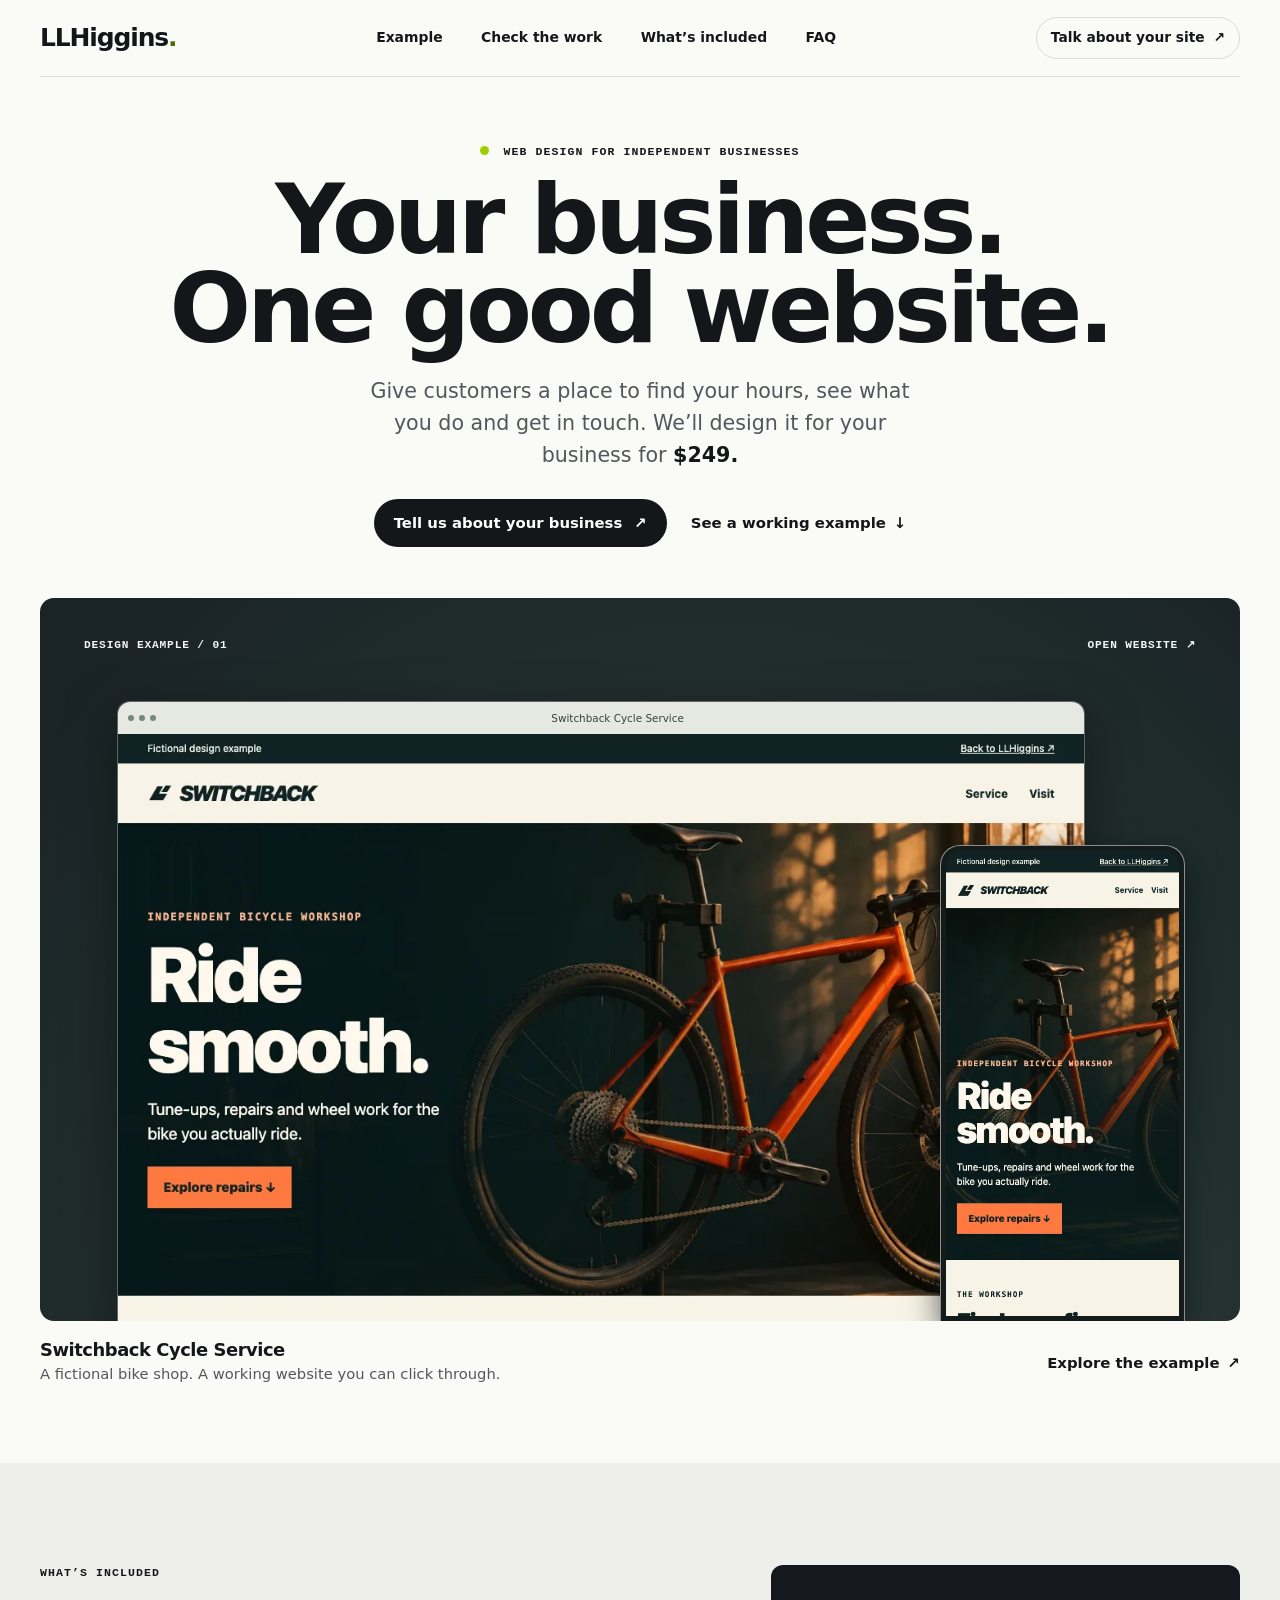
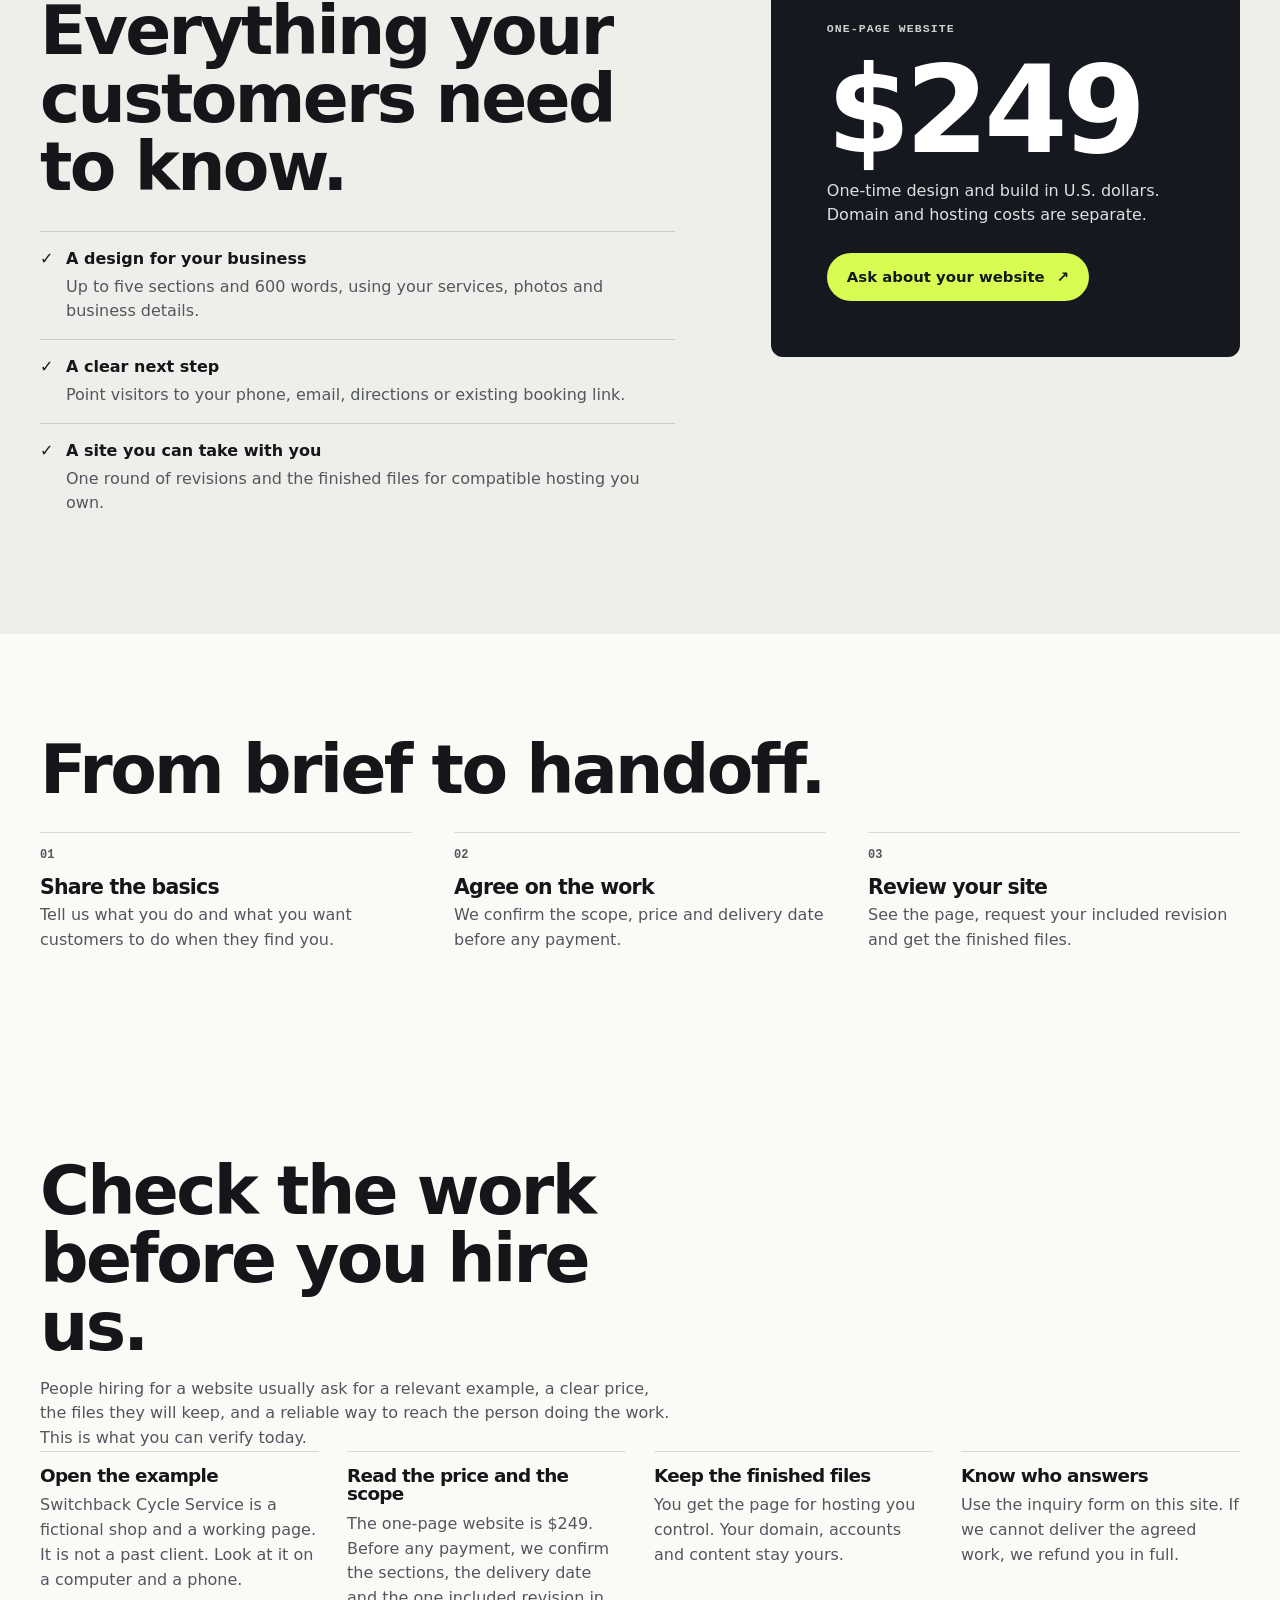
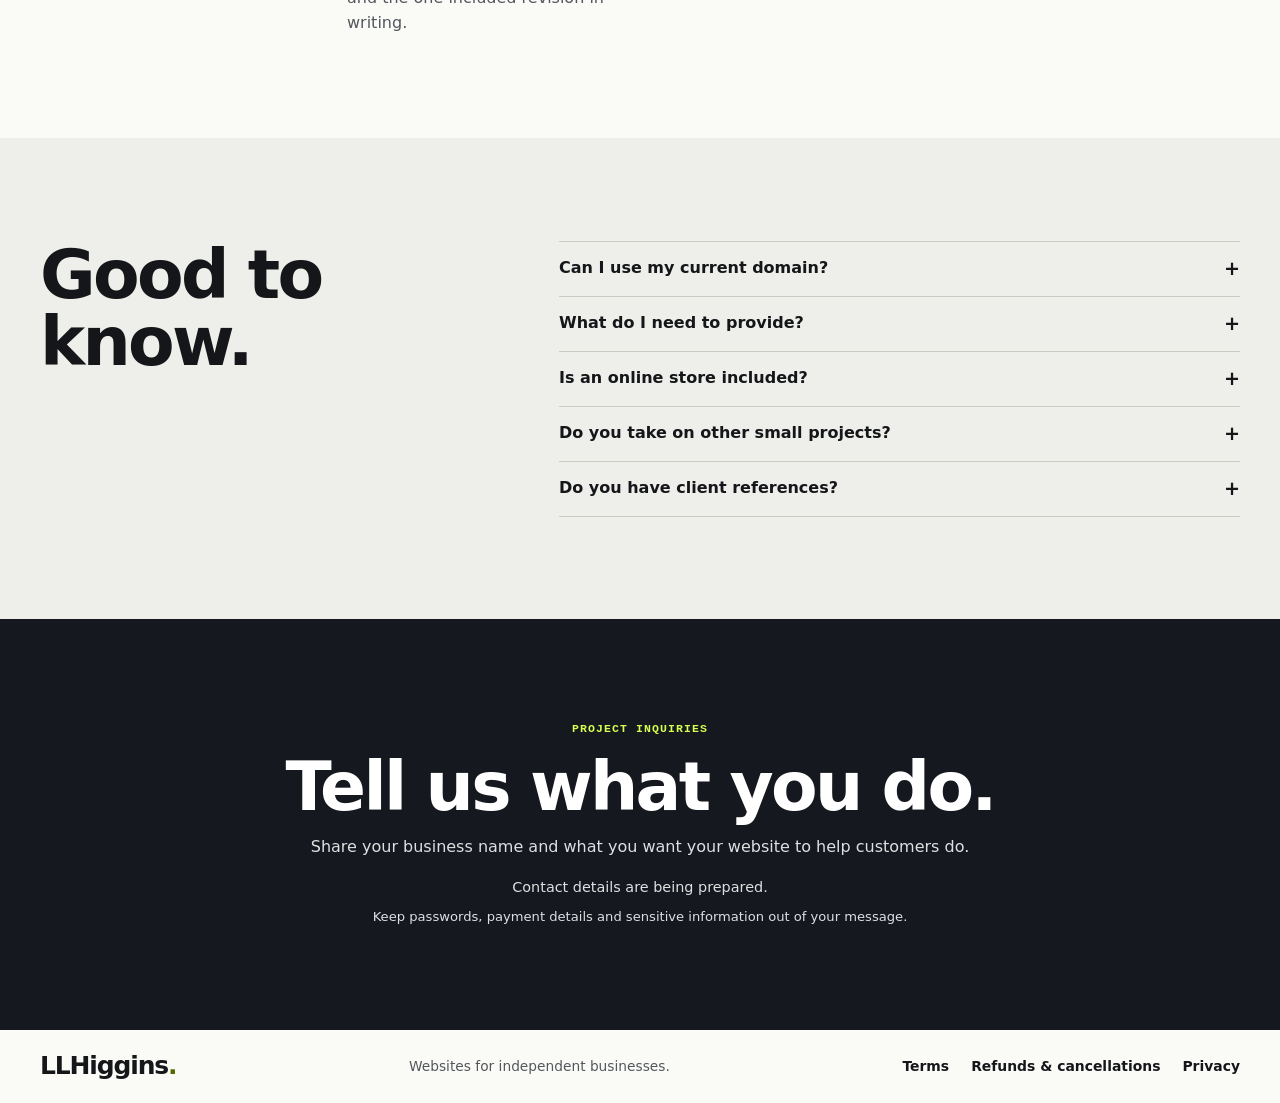
==== index.html @ 76c2671b "Publish the LLHiggins page source. The Switchback example is labeled as a fictional demonstration. N" ====
<!doctype html>
<html lang="en">
<head>
  <meta charset="utf-8">
  <meta name="viewport" content="width=device-width, initial-scale=1">
  <meta name="description" content="LLHiggins builds one-page websites for independent businesses. A mobile-friendly site, one revision and files you keep for $249.">
  <meta name="color-scheme" content="light">
  <meta name="theme-color" content="#fafaf7">
  <title>LLHiggins | One-page websites for local businesses</title>
  <link rel="canonical" href="https://llhiggins-studio.pages.dev/">
  <link rel="stylesheet" href="styles.css">
  <script src="contact.js" defer></script>
</head>
<body>
  <a class="skip-link" href="#main">Skip to content</a>
  <header class="header wrap" id="top">
    <a class="brand" href="#top" aria-label="LLHiggins home">LLHiggins<span class="brand-dot">.</span></a>
    <nav aria-label="Main navigation">
      <a href="#example">Example</a>
      <a class="nav-proof" href="#proof">Check the work</a>
      <a href="#services">What’s included</a>
      <a href="#faq">FAQ</a>
    </nav>
    <a class="nav-contact" href="#contact">Talk about your site <span aria-hidden="true">↗</span></a>
  </header>

  <main id="main">
    <section class="hero wrap" aria-labelledby="hero-title">
      <p class="eyebrow"><span class="signal" aria-hidden="true"></span> Web design for independent businesses</p>
      <h1 id="hero-title">Your business.<br>One good website.</h1>
      <p class="hero-intro">Give customers a place to find your hours, see what you do and get in touch. We’ll design it for your business for <strong>$249.</strong></p>
      <div class="hero-actions">
        <a class="button button-dark" href="#contact">Tell us about your business <span aria-hidden="true">↗</span></a>
        <a class="text-link" href="#example">See a working example <span aria-hidden="true">↓</span></a>
      </div>
    </section>

    <section class="showcase wrap" id="example" aria-labelledby="example-title">
      <a class="stage" href="website-sample.html" aria-label="Open the Switchback Cycle Service website example">
        <div class="stage-top"><span>Design example / 01</span><span class="stage-open">Open website <span aria-hidden="true">↗</span></span></div>
        <div class="stage-devices">
          <div class="desktop-screen">
            <div class="screen-bar" aria-hidden="true"><i></i><i></i><i></i><span>Switchback Cycle Service</span></div>
            <img src="switchback-desktop.webp" width="1180" height="718" alt="Desktop view of the Switchback bike workshop website">
          </div>
          <div class="phone-screen">
            <img src="switchback-mobile.webp" width="390" height="780" alt="The same Switchback website adapted for a phone">
          </div>
        </div>
      </a>
      <div class="showcase-caption">
        <div><h2 id="example-title">Switchback Cycle Service</h2><p>A fictional bike shop. A working website you can click through.</p></div>
        <a class="text-link" href="website-sample.html">Explore the example <span aria-hidden="true">↗</span></a>
      </div>
    </section>

    <section class="offer" id="services" aria-labelledby="offer-title">
      <div class="wrap offer-grid">
        <div>
          <p class="eyebrow">What’s included</p>
          <h2 id="offer-title">Everything your customers need to know.</h2>
          <ul class="feature-list">
            <li><strong>A design for your business</strong><p>Up to five sections and 600 words, using your services, photos and business details.</p></li>
            <li><strong>A clear next step</strong><p>Point visitors to your phone, email, directions or existing booking link.</p></li>
            <li><strong>A site you can take with you</strong><p>One round of revisions and the finished files for compatible hosting you own.</p></li>
          </ul>
        </div>
        <aside class="price-panel" aria-label="One-page website price">
          <p class="eyebrow">One-page website</p>
          <p class="price">$249</p>
          <p>One-time design and build in U.S. dollars. Domain and hosting costs are separate.</p>
          <a class="button button-bright" href="#contact">Ask about your website <span aria-hidden="true">↗</span></a>
        </aside>
      </div>
    </section>

    <section class="process wrap" id="process" aria-labelledby="process-title">
      <h2 id="process-title">From brief to handoff.</h2>
      <ol>
        <li><span>01</span><h3>Share the basics</h3><p>Tell us what you do and what you want customers to do when they find you.</p></li>
        <li><span>02</span><h3>Agree on the work</h3><p>We confirm the scope, price and delivery date before any payment.</p></li>
        <li><span>03</span><h3>Review your site</h3><p>See the page, request your included revision and get the finished files.</p></li>
      </ol>
    </section>

    <section class="proof wrap" id="proof" aria-labelledby="proof-title">
      <h2 id="proof-title">Check the work before you hire us.</h2>
      <p class="proof-lede">People hiring for a website usually ask for a relevant example, a clear price, the files they will keep, and a reliable way to reach the person doing the work. This is what you can verify today.</p>
      <ul>
        <li><h3>Open the example</h3><p>Switchback Cycle Service is a fictional shop and a working page. It is not a past client. Look at it on a computer and a phone.</p></li>
        <li><h3>Read the price and the scope</h3><p>The one-page website is $249. Before any payment, we confirm the sections, the delivery date and the one included revision in writing.</p></li>
        <li><h3>Keep the finished files</h3><p>You get the page for hosting you control. Your domain, accounts and content stay yours.</p></li>
        <li><h3>Know who answers</h3><p>Use the inquiry form on this site. If we cannot deliver the agreed work, we refund you in full.</p></li>
      </ul>
    </section>

    <section class="questions" id="faq" aria-labelledby="faq-title">
      <div class="wrap question-grid">
        <h2 id="faq-title">Good to know.</h2>
        <div>
          <details><summary>Can I use my current domain?</summary><p>Yes, if you control the domain and your host supports the finished site. We check your setup before agreeing to the handoff.</p></details>
          <details><summary>What do I need to provide?</summary><p>Your business name, services, contact details and any photos or logo you have permission to use. We can work with rough notes.</p></details>
          <details><summary>Is an online store included?</summary><p>The $249 scope is an informational website. It can link to your existing store, booking page or menu. A new store or booking system is outside this scope.</p></details>
          <details><summary>Do you take on other small projects?</summary><p>We also make a one- or two-page menu or service sheet for $59 and offer a scoped website launch check for $49. <a href="terms.html">See the service details.</a></p></details>
          <details><summary>Do you have client references?</summary><p>Not yet. The example on this page is a demonstration we control. We do not invent clients, reviews or years of experience. If a project requires named references or a tool we have not used on a paid job, we say so before you hire us.</p></details>
        </div>
      </div>
    </section>

    <section class="contact-section" id="contact" aria-labelledby="contact-title">
      <div class="wrap contact-inner">
        <p class="eyebrow">Project inquiries</p>
        <h2 id="contact-title">Tell us what you do.</h2>
        <p>Share your business name and what you want your website to help customers do.</p>
        <a class="button button-bright" id="email-link" href="#contact" hidden>Open the inquiry form <span aria-hidden="true">↗</span></a>
        <p id="contact-status" aria-live="polite">Contact details are being prepared.</p>
        <p class="contact-safety">Keep passwords, payment details and sensitive information out of your message.</p>
      </div>
    </section>
  </main>
  <footer class="wrap footer">
    <a class="brand footer-brand" href="#top">LLHiggins<span class="brand-dot">.</span></a>
    <p>Websites for independent businesses.</p>
    <nav class="footer-links" aria-label="Footer navigation"><a href="terms.html">Terms</a><a href="refunds.html">Refunds &amp; cancellations</a><a href="privacy.html">Privacy</a></nav>
  </footer>
</body>
</html>
---- styles.css ----
:root {
  color-scheme: light;
  --page: #fafaf7;
  --ink: #141619;
  --muted: #53575d;
  --line: #dadbd6;
  --soft: #eeefea;
  --night: #15191f;
  --accent: #d7fd52;
  --focus: #2364d6;
}
*, *::before, *::after { box-sizing: border-box; }
html { scroll-behavior: smooth; }
body { margin: 0; background: var(--page); color: var(--ink); font: 16px/1.55 system-ui, -apple-system, BlinkMacSystemFont, sans-serif; }
a { color: inherit; text-underline-offset: .22em; }
a:focus-visible, summary:focus-visible { outline: 3px solid var(--focus); outline-offset: 5px; }
[hidden] { display: none !important; }
h1, h2, h3, p { margin-block-start: 0; }
h1, h2, h3 { line-height: 1; letter-spacing: -.039em; }
h1 { font-size: clamp(2.85rem, 7.5vw, 6.8rem); font-weight: 800; }
h2 { font-size: clamp(2.25rem, 5.3vw, 5rem); font-weight: 780; }
h3 { font-size: 1.28rem; }
.wrap { width: min(100% - 80px, 1240px); margin-inline: auto; }
.skip-link { position: absolute; top: 12px; left: 12px; z-index: 3; padding: 10px 16px; background: white; transform: translateY(-200%); }
.skip-link:focus { transform: none; }
.header { min-height: 77px; display: flex; justify-content: space-between; align-items: center; gap: 25px; border-bottom: 1px solid var(--line); }
.brand { display: inline-flex; align-items: center; font-size: 1.56rem; font-weight: 880; line-height: 1; letter-spacing: -.045em; text-decoration: none; white-space: nowrap; }
.brand-dot { color: #536900; }
.header nav, .footer-links { display: flex; gap: clamp(15px, 3vw, 42px); align-items: center; font-size: .87rem; font-weight: 650; }
.header nav a, .footer-links a { text-decoration: none; }
.header nav a:hover, .footer-links a:hover, .text-link:hover { text-decoration: underline; }
.nav-contact { font-size: .86rem; font-weight: 750; text-decoration: none; border: 1px solid var(--line); border-radius: 99px; min-height: 42px; display: inline-flex; align-items: center; gap: .55rem; padding: 7px 14px; }
.nav-contact:hover { border-color: var(--ink); }
.hero { text-align: center; padding-block: clamp(45px, 5.2vw, 72px) clamp(34px, 4vw, 55px); }
.eyebrow { margin-bottom: 16px; font: 700 .72rem/1.4 ui-monospace, SFMono-Regular, Consolas, monospace; letter-spacing: .095em; text-transform: uppercase; }
.signal { display: inline-block; margin-right: 6px; width: 9px; height: 9px; border-radius: 50%; background: #9ed000; }
.hero h1 { margin-bottom: 22px; line-height: .93; letter-spacing: -.043em; }
.hero-intro { max-width: 44ch; margin: 0 auto 27px; color: var(--muted); font-size: clamp(1rem, 1.7vw, 1.29rem); }
.hero-intro strong { color: var(--ink); white-space: nowrap; }
.hero-actions { display: flex; flex-wrap: wrap; justify-content: center; align-items: center; gap: 11px 24px; }
.button { display: inline-flex; align-items: center; justify-content: center; gap: 12px; min-height: 48px; padding: 10px 20px; border-radius: 100px; font-weight: 750; font-size: .93rem; text-decoration: none; }
.button-dark { background: var(--ink); color: white; }
.button-dark:hover { background: #333945; }
.button-bright { background: var(--accent); color: #15191f; }
.button-bright:hover { background: #edff9f; }
.text-link { display: inline-flex; align-items: center; gap: 8px; min-height: 44px; font-weight: 730; font-size: .93rem; text-decoration: none; }
.stage { display: block; overflow: hidden; isolation: isolate; border-radius: 14px; padding: clamp(14px, 2.6vw, 32px) clamp(14px, 3.6vw, 44px) 0; background: radial-gradient(ellipse at 56% 112%, #4d6454, #232f2e 58%, #1a2427 92%); color: #f2f6f3; text-decoration: none; }
.stage-top { display: flex; justify-content: space-between; gap: 12px; align-items: center; font: 650 .7rem/1.4 ui-monospace, monospace; text-transform: uppercase; letter-spacing: .075em; }
.stage-open { min-height: 32px; display: inline-flex; align-items: center; gap: 8px; }
.stage:hover .stage-open { text-decoration: underline; }
.stage-devices { position: relative; width: 100%; padding-top: clamp(20px, 3vw, 44px); }
.desktop-screen { position: relative; width: 87%; margin-left: 3%; border: 1px solid #ffffff55; border-bottom: 0; border-radius: 13px 13px 0 0; background: #111716; box-shadow: 0 18px 50px #03090780; overflow: hidden; }
.screen-bar { display: flex; align-items: center; padding: 8px 10px; gap: 5px; background: #e6e9e2; color: #34433c; font-size: .65rem; }
.screen-bar i { width: 6px; height: 6px; border-radius: 50%; background: #76877c; }
.screen-bar span { margin-inline: auto; }
.desktop-screen img, .phone-screen img { display: block; width: 100%; height: auto; }
.phone-screen { position: absolute; width: 22%; bottom: -1px; right: 1%; padding: 5px; background: #141c1b; border: 1px solid #ffffff80; border-radius: 20px 20px 0 0; overflow: hidden; box-shadow: 0 12px 32px #081110aa; }
.phone-screen img { border-radius: 14px 14px 0 0; }
.showcase-caption { display: flex; justify-content: space-between; align-items: center; gap: 12px 20px; padding: 20px 0 clamp(43px, 6vw, 82px); }
.showcase-caption h2 { margin-bottom: 4px; font-size: 1.12rem; letter-spacing: -.025em; }
.showcase-caption p { margin-bottom: 0; color: var(--muted); font-size: .92rem; }
.offer { background: var(--soft); padding-block: clamp(50px, 8vw, 105px); }
.offer-grid { display: grid; grid-template-columns: 1.15fr .85fr; gap: clamp(28px, 7.5vw, 105px); align-items: start; }
.offer h2 { margin-bottom: 30px; }
.feature-list { margin: 0; padding: 0; list-style: none; }
.feature-list li { position: relative; padding: 15px 0 15px 26px; border-top: 1px solid #c9ccc2; }
.feature-list li::before { content: '✓'; position: absolute; left: 0; font-weight: 850; }
.feature-list p, .process p, details p { margin: 3px 0 0; color: var(--muted); }
.price-panel { background: var(--night); color: white; border-radius: 12px; padding: clamp(24px, 4.5vw, 56px); }
.price-panel .eyebrow { color: #cdd0cf; }
.price { margin: 0 0 11px; font-size: clamp(4rem, 9.4vw, 8rem); line-height: .95; font-weight: 800; letter-spacing: -.043em; font-variant-numeric: lining-nums; }
.price-panel p:not(.price):not(.eyebrow) { color: #dce0e1; margin-bottom: 25px; }
.process, .questions, .proof { padding-block: clamp(50px, 8vw, 106px); }
.proof h2 { margin-bottom: 16px; max-width: 14ch; }
.proof-lede { max-width: 62ch; color: var(--muted); margin-bottom: 28px; }
.proof ul { list-style: none; display: grid; grid-template-columns: repeat(4, minmax(0, 1fr)); gap: 20px 28px; margin: 0; padding: 0; }
.proof li { border-top: 1px solid var(--line); padding-top: 15px; }
.proof h3 { margin-bottom: 8px; font-size: 1.15rem; }
.proof p { margin: 0; color: var(--muted); }
.process h2 { margin-bottom: 28px; }
.process ol { list-style: none; display: grid; grid-template-columns: repeat(3, minmax(0, 1fr)); gap: 20px 42px; margin: 0; padding: 0; }
.process li { border-top: 1px solid var(--line); padding-top: 15px; }
.process li span { display: block; margin-bottom: 15px; color: var(--muted); font: 700 .75rem/1.2 ui-monospace, monospace; }
.process h3 { margin-bottom: 5px; }
.questions { background: var(--soft); }
.question-grid { display: grid; grid-template-columns: .8fr 1.2fr; gap: 20px 65px; }
.question-grid h2 { margin-bottom: 6px; }
details { border-bottom: 1px solid #c9ccc2; }
details:first-child { border-top: 1px solid #c9ccc2; }
summary { display: flex; justify-content: space-between; align-items: center; gap: 12px; min-height: 54px; padding: 10px 0; list-style: none; cursor: pointer; font-weight: 750; }
summary::-webkit-details-marker { display: none; }
summary::after { content: '+'; font-size: 1.2rem; }
details[open] summary::after { content: '−'; }
details p { padding-bottom: 16px; }
.contact-section { color: white; background: var(--night); text-align: center; padding-block: clamp(55px, 8vw, 106px); }
.contact-inner h2 { margin-bottom: 14px; }
.contact-inner p { color: #dce0e1; }
.contact-inner .eyebrow { color: var(--accent); }
#contact-status { margin-block: 10px 0; font-size: .9rem; }
.contact-safety { margin: 9px 0 0; font-size: .82rem; }
.footer { display: flex; align-items: center; justify-content: space-between; flex-wrap: wrap; gap: 12px 30px; padding-block: 24px; }
.footer p { margin: 0; color: var(--muted); font-size: .86rem; }
.footer-links { gap: 14px 22px; flex-wrap: wrap; }
.brand-mark { display: none; }
.policy-page { padding-block: clamp(42px, 7vw, 90px); }
.policy-page h1 { font-size: clamp(2.65rem, 7vw, 5.5rem); margin-bottom: 18px; }
.policy-page h1 em { font-style: normal; }
.policy-lede { color: var(--muted); font-size: 1.2rem; max-width: 54ch; }
.policy-layout { display: grid; grid-template-columns: 180px minmax(0, 680px); gap: 32px; margin-top: 45px; }
.policy-aside { display: grid; align-content: start; gap: 8px; font-size: .82rem; font-weight: 700; }
.policy-content section { border-top: 1px solid var(--line); padding-top: 20px; margin-bottom: 28px; }
.policy-content h2 { font-size: clamp(1.45rem, 3vw, 2.15rem); margin-bottom: 10px; }
.policy-content p { color: var(--muted); }
@media (max-width: 780px) {
  .wrap { width: calc(100% - 40px); }
  .header { min-height: 65px; gap: 14px; }
  .header > nav { gap: 14px; }
  .header > nav .nav-proof { display: none; }
  .offer-grid { gap: 25px; }
  .proof ul { grid-template-columns: 1fr 1fr; }
}
@media (max-width: 600px) {
  .header > nav { display: none; }
  .header .nav-contact { font-size: .77rem; min-height: 39px; }
  .hero h1 { font-size: clamp(2.15rem, 10.1vw, 3.86rem); }
  .hero-actions { gap: 5px; }
  .hero-actions > * { margin-inline: 6px; }
  .stage { border-radius: 10px; }
  .stage-devices { padding-top: 10px; }
  .desktop-screen { width: 91%; margin-left: 0; border-radius: 7px 7px 0 0; }
  .screen-bar { padding: 4px 6px; font-size: .5rem; }
  .screen-bar i { width: 4px; height: 4px; }
  .phone-screen { width: 25%; right: 0; padding: 3px; border-radius: 10px 10px 0 0; }
  .phone-screen img { border-radius: 7px 7px 0 0; }
  .showcase-caption { display: block; padding-top: 13px; }
  .offer-grid, .question-grid, .process ol, .proof ul, .policy-layout { grid-template-columns: 1fr; }
  .process ol { gap: 18px; }
  .process li span { margin-bottom: 8px; }
}
@media (prefers-reduced-motion: reduce) { html { scroll-behavior: auto; } }
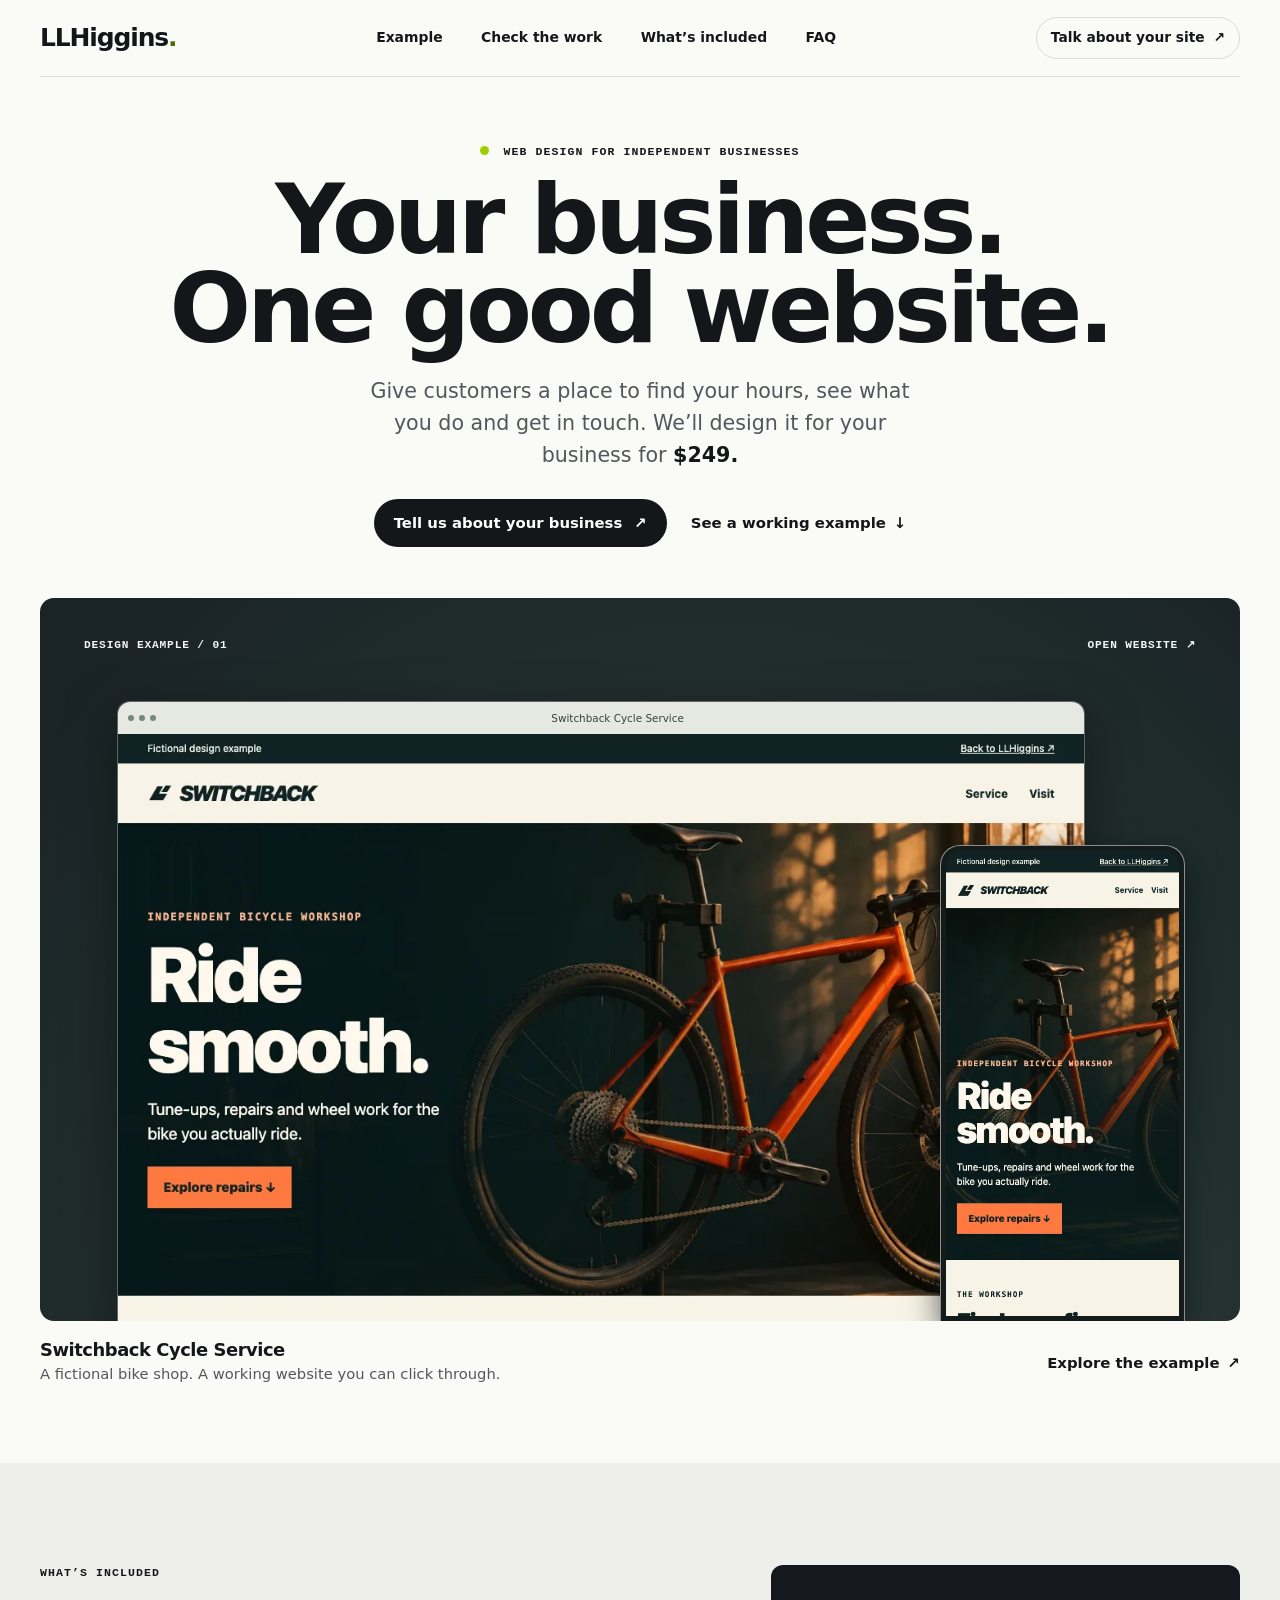
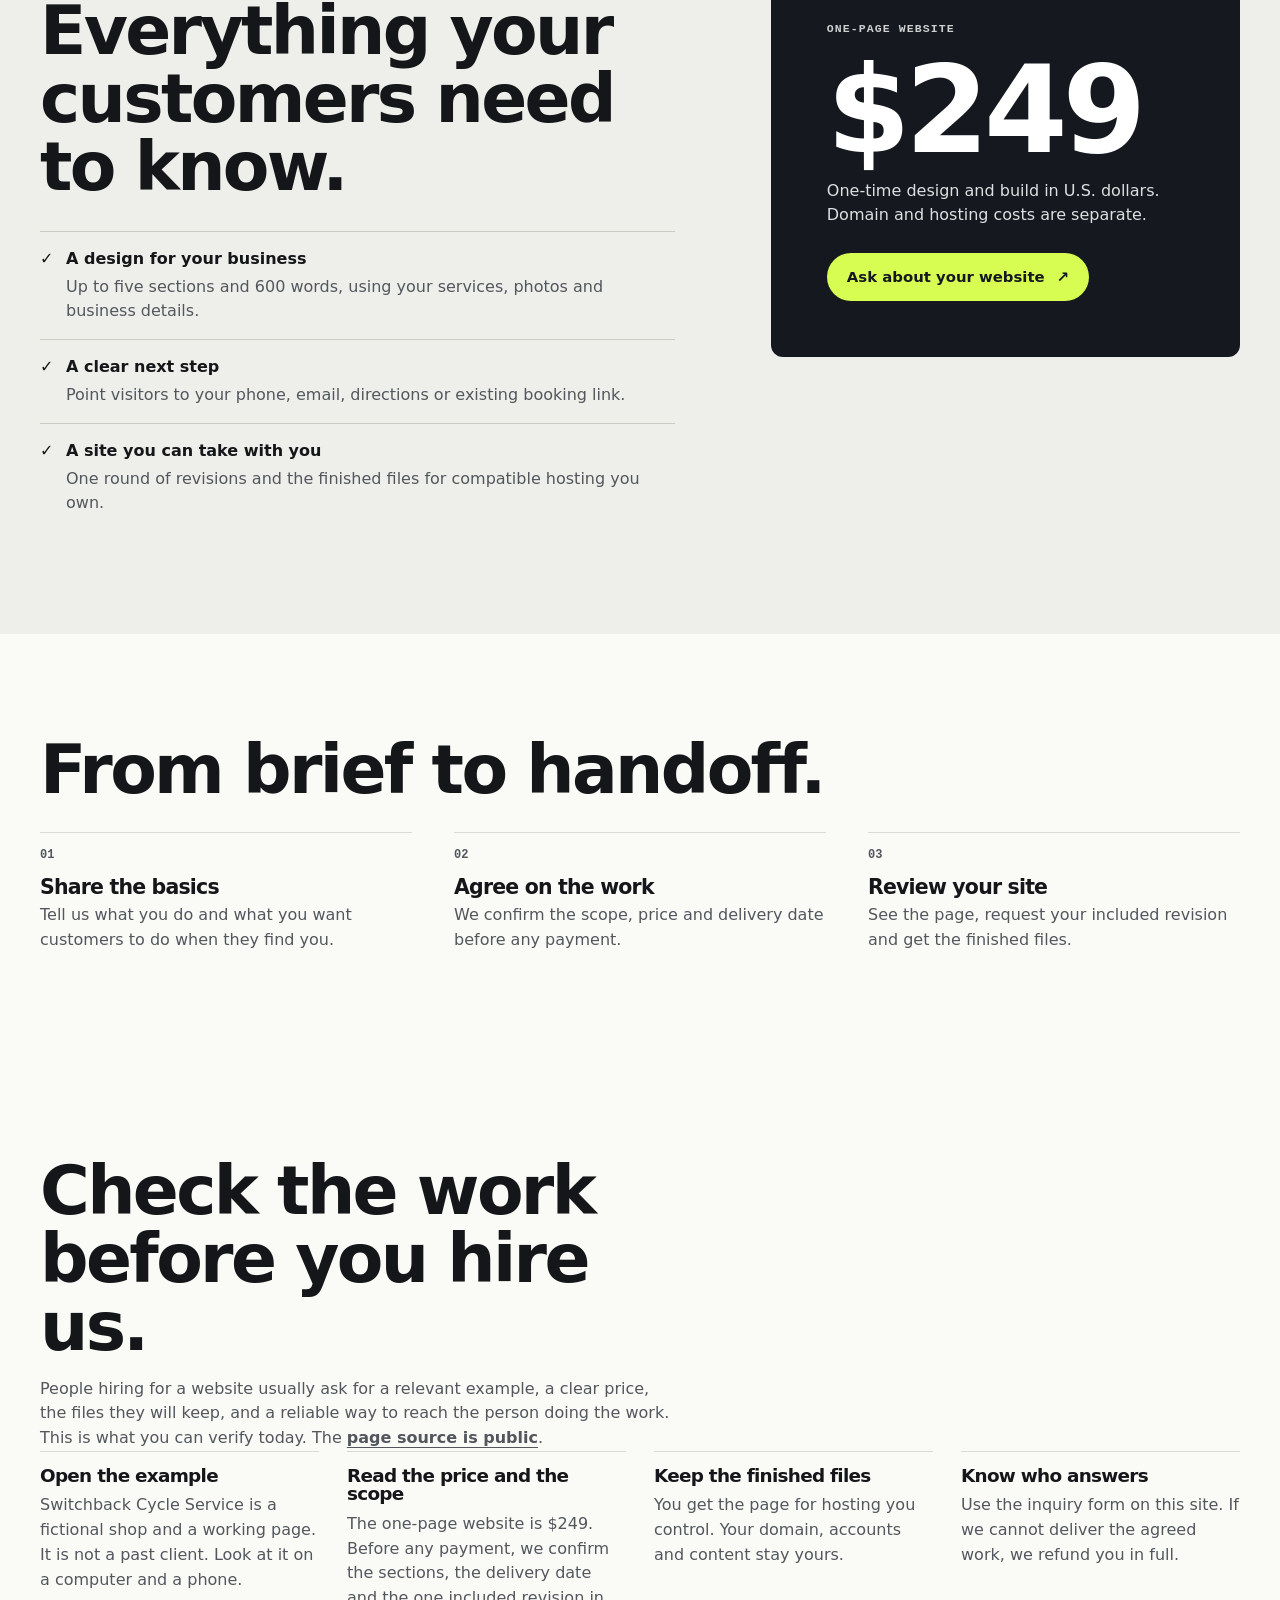
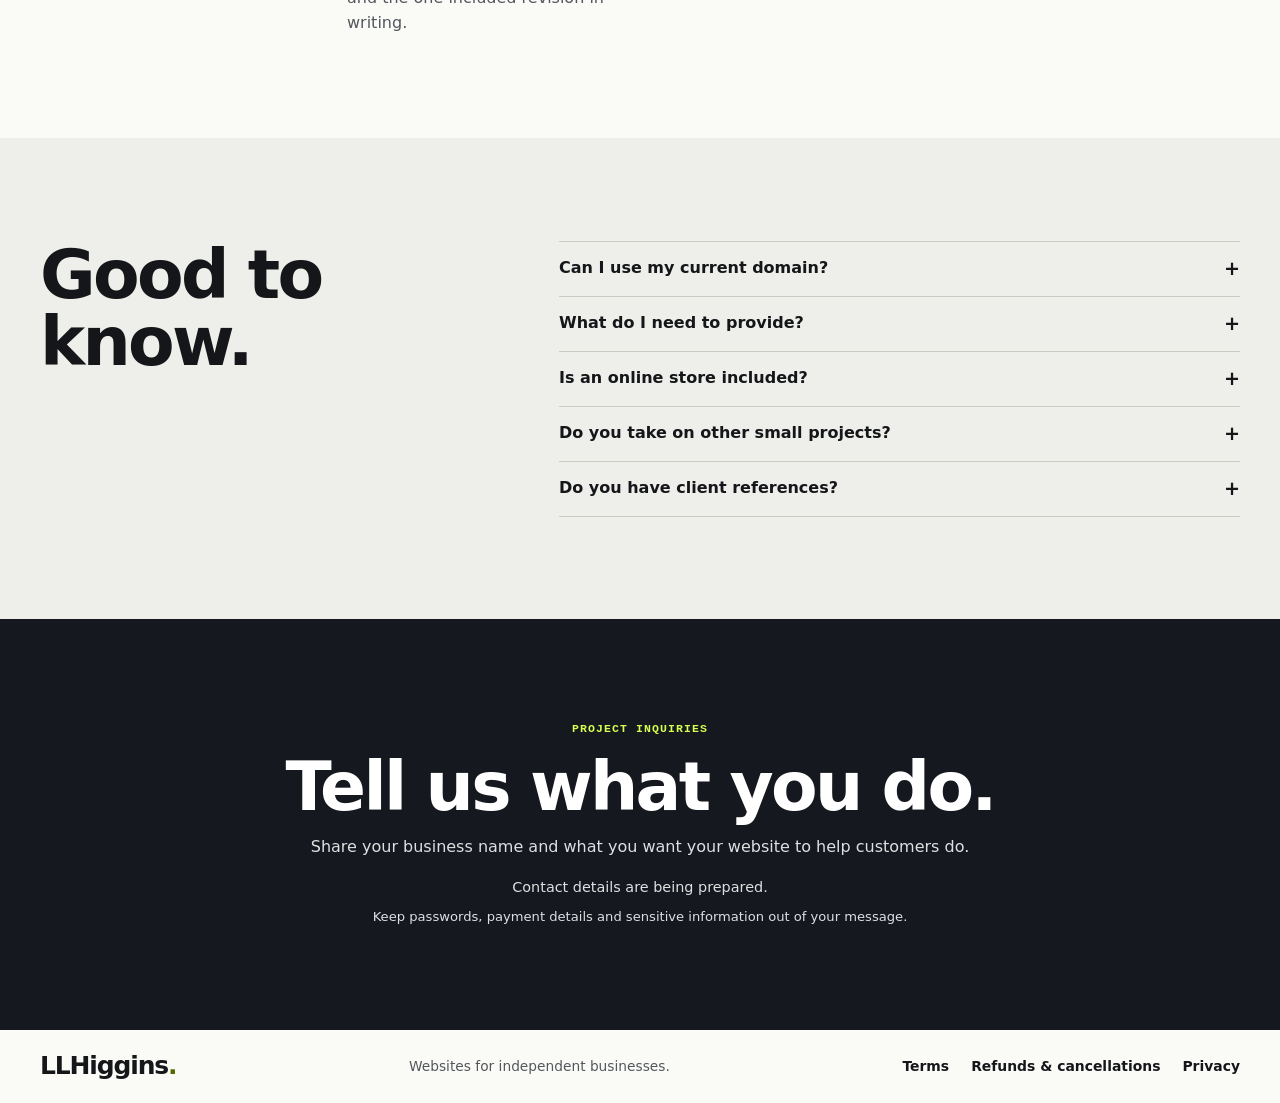
==== commit e81de1ff: "Link the public source from the proof section. Buyers can open the repository and see that Switchbac" ====
--- a/index.html
+++ b/index.html
@@ -85,7 +85,7 @@
 
     <section class="proof wrap" id="proof" aria-labelledby="proof-title">
       <h2 id="proof-title">Check the work before you hire us.</h2>
-      <p class="proof-lede">People hiring for a website usually ask for a relevant example, a clear price, the files they will keep, and a reliable way to reach the person doing the work. This is what you can verify today.</p>
+      <p class="proof-lede">People hiring for a website usually ask for a relevant example, a clear price, the files they will keep, and a reliable way to reach the person doing the work. This is what you can verify today. The <a href="https://github.com/mlwhite0907/llhiggins-studio">page source is public</a>.</p>
       <ul>
         <li><h3>Open the example</h3><p>Switchback Cycle Service is a fictional shop and a working page. It is not a past client. Look at it on a computer and a phone.</p></li>
         <li><h3>Read the price and the scope</h3><p>The one-page website is $249. Before any payment, we confirm the sections, the delivery date and the one included revision in writing.</p></li>
--- a/styles.css
+++ b/styles.css
@@ -73,6 +73,7 @@
 .process, .questions, .proof { padding-block: clamp(50px, 8vw, 106px); }
 .proof h2 { margin-bottom: 16px; max-width: 14ch; }
 .proof-lede { max-width: 62ch; color: var(--muted); margin-bottom: 28px; }
+.proof-lede a { font-weight: 750; }
 .proof ul { list-style: none; display: grid; grid-template-columns: repeat(4, minmax(0, 1fr)); gap: 20px 28px; margin: 0; padding: 0; }
 .proof li { border-top: 1px solid var(--line); padding-top: 15px; }
 .proof h3 { margin-bottom: 8px; font-size: 1.15rem; }
